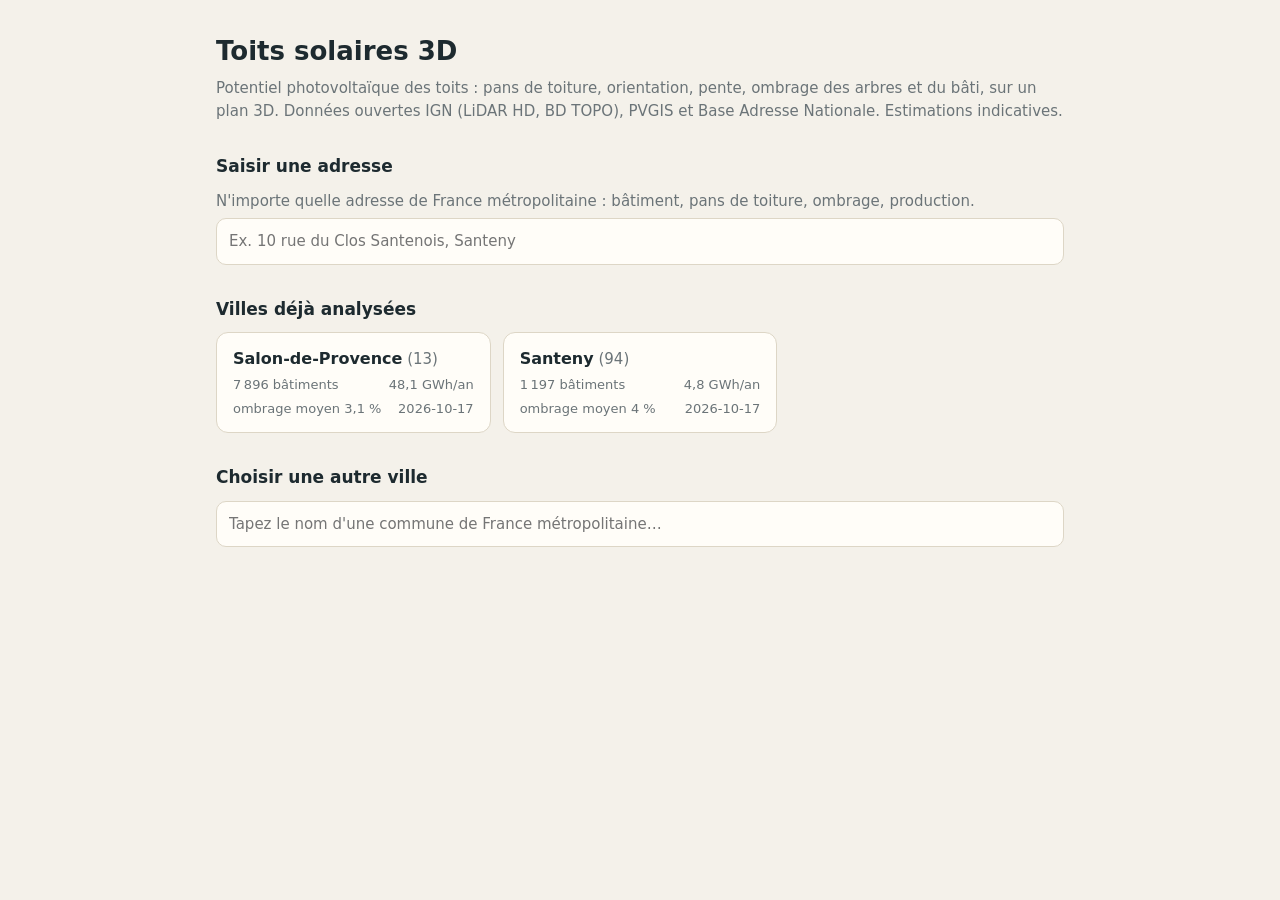
==== index.html @ 65c50365 "Pyodide : suppression des buffer() GEOS (plantage fatal), morphologie raster ; débogage adresse Co-A" ====
<!doctype html>
<html lang="fr">
<head>
<meta charset="utf-8">
<meta name="viewport" content="width=device-width,initial-scale=1">
<title>Toits solaires 3D</title>
<style>
  :root{--bg:#f4f1ea;--panel:#fffdf8;--ink:#1d2a2f;--mute:#6b7478;--line:#ddd6c6;--acc:#d9822b}
  @media (prefers-color-scheme:dark){:root{--bg:#14191b;--panel:#1d2427;--ink:#e8e6df;--mute:#97a0a3;--line:#323c40;--acc:#f0a050}}
  *{box-sizing:border-box}
  body{margin:0;background:var(--bg);color:var(--ink);font:15px/1.5 system-ui,-apple-system,Segoe UI,sans-serif}
  main{max-width:880px;margin:0 auto;padding:32px 16px 64px}
  h1{font-size:26px;margin:0 0 4px} h2{font-size:17px;margin:32px 0 10px}
  p{margin:6px 0} .sub{color:var(--mute)}
  .card{display:block;background:var(--panel);border:1px solid var(--line);border-radius:12px;padding:14px 16px;text-decoration:none;color:inherit}
  .card:hover{border-color:var(--acc)}
  .grid{display:grid;grid-template-columns:repeat(auto-fill,minmax(250px,1fr));gap:12px}
  .card b{font-size:16px} .card .k{display:flex;justify-content:space-between;font-size:13px;color:var(--mute);margin-top:4px}
  input{width:100%;padding:11px 12px;border:1px solid var(--line);border-radius:10px;background:var(--panel);color:var(--ink);font:inherit}
  #sugg,#asugg{margin-top:6px;display:none;background:var(--panel);border:1px solid var(--line);border-radius:10px;overflow:hidden}
  #sugg div,#asugg div{padding:9px 12px;cursor:pointer;display:flex;justify-content:space-between;gap:8px}
  #sugg div:hover,#asugg div:hover,#asugg div.on{background:rgba(127,127,127,.15)}
  #asugg small{color:var(--mute)}
  .pill{font-size:12px;color:#fff;background:#1f9d55;border-radius:99px;padding:1px 8px;white-space:nowrap}
  .pill.no{background:var(--mute)}
  #how{display:none;margin-top:14px;background:var(--panel);border:1px solid var(--line);border-radius:12px;padding:14px 16px}
  code,pre{font:13px ui-monospace,Menlo,monospace;background:rgba(127,127,127,.15);border-radius:6px}
  code{padding:1px 5px} pre{padding:10px 12px;overflow:auto}
  a{color:var(--acc)} ol{padding-left:20px;margin:8px 0}
  .btn{display:inline-block;margin-top:6px;background:var(--acc);color:#fff;text-decoration:none;padding:8px 14px;border-radius:9px;font-weight:600}
</style>
</head>
<body>
<main>
  <h1>Toits solaires 3D</h1>
  <p class="sub">Potentiel photovoltaïque des toits : pans de toiture, orientation, pente, ombrage des arbres et du bâti, sur un plan 3D. Données ouvertes IGN (LiDAR HD, BD TOPO), PVGIS et Base Adresse Nationale. Estimations indicatives.</p>

  <h2>Saisir une adresse</h2>
  <p class="sub">N'importe quelle adresse de France métropolitaine : bâtiment, pans de toiture, ombrage, production.</p>
  <input id="addr" type="search" placeholder="Ex. 10 rue du Clos Santenois, Santeny" autocomplete="off">
  <div id="asugg"></div>

  <h2>Villes déjà analysées</h2>
  <div class="grid" id="list"></div>

  <h2>Choisir une autre ville</h2>
  <input id="q" type="search" placeholder="Tapez le nom d'une commune de France métropolitaine…" autocomplete="off">
  <div id="sugg"></div>
  <div id="how"></div>
</main>
<script>
const COMMUNES = [{"nom": "Salon-de-Provence", "insee": "13103", "departement": "13", "lat": 43.64633, "lon": 5.06782, "batiments": 7896, "ratio_median": 0.904, "ombrage_moyen": 0.031, "ombrage_arbres_moyen": 0.019, "kwc_bons_pans": 33235.0, "gwh_an_bons_pans": 48.1, "rendement_optimal": 1584.0, "pertes_systeme": 14.0, "ombrage": "complet", "date": "2026-10-17", "fichier": "13103.html"}, {"nom": "Santeny", "insee": "94070", "departement": "94", "lat": 48.73529, "lon": 2.57631, "batiments": 1197, "pans": 3634, "ratio_median": 0.907, "ombrage_moyen": 0.04, "ombrage_arbres_moyen": 0.032, "kwc_bons_pans": 4518.0, "gwh_an_bons_pans": 4.83, "rendement_optimal": 1158.0, "pertes_systeme": 14.0, "ombrage": "complet", "date": "2026-10-17", "fichier": "94070.html"}];
const REPO = "cohendavfr/santeny-solaire";
const $ = id => document.getElementById(id);
const esc = s => String(s).replace(/[&<>"]/g, c => ({'&':'&amp;','<':'&lt;','>':'&gt;','"':'&quot;'}[c]));
const byInsee = Object.fromEntries(COMMUNES.map(c => [c.insee, c]));
const num = (n, d=0) => Number(n).toLocaleString('fr-FR', {maximumFractionDigits: d});

$('list').innerHTML = COMMUNES.length ? COMMUNES.map(c => `
  <a class="card" href="communes/${esc(c.fichier)}">
    <b>${esc(c.nom)}</b> <span class="sub">(${esc(c.departement)})</span>
    <div class="k"><span>${num(c.batiments)} bâtiments</span><span>${num(c.gwh_an_bons_pans, 1)} GWh/an</span></div>
    <div class="k"><span>ombrage moyen ${num(c.ombrage_moyen*100, 1)} %</span><span>${esc(c.date)}</span></div>
  </a>`).join('') : '<p class="sub">Aucune pour le moment.</p>';

// recherche d'adresse (Base Adresse Nationale) -> page adresse
let atimer, ahits = [], acur = -1;
function goAddress(f) {
  const [lon, lat] = f.geometry.coordinates;
  location.href = 'adresse.html?' + new URLSearchParams({lon: lon.toFixed(6), lat: lat.toFixed(6), label: f.properties.label});
}
$('addr').addEventListener('input', () => {
  clearTimeout(atimer);
  const v = $('addr').value.trim();
  if (v.length < 3) { $('asugg').style.display = 'none'; return; }
  atimer = setTimeout(async () => {
    try {
      const r = await fetch('https://api-adresse.data.gouv.fr/search/?limit=7&autocomplete=1&q=' + encodeURIComponent(v));
      ahits = (await r.json()).features || []; acur = -1;
      $('asugg').innerHTML = ahits.map((f, i) => `<div data-i="${i}"><span>${esc(f.properties.label)}</span><small>${esc(f.properties.context || '')}</small></div>`).join('') || '<div>Aucune adresse</div>';
      $('asugg').style.display = 'block';
    } catch (e) { $('asugg').style.display = 'none'; }
  }, 200);
});
$('addr').addEventListener('keydown', e => {
  const items = [...$('asugg').children];
  if (e.key === 'ArrowDown') acur = Math.min(acur + 1, items.length - 1);
  else if (e.key === 'ArrowUp') acur = Math.max(acur - 1, 0);
  else if (e.key === 'Enter') { if (ahits.length) goAddress(ahits[Math.max(acur, 0)]); return; } else return;
  items.forEach((c, i) => c.classList.toggle('on', i === acur)); e.preventDefault();
});
$('asugg').addEventListener('click', e => { const d = e.target.closest('[data-i]'); if (d) goAddress(ahits[+d.dataset.i]); });

let timer;
$('q').addEventListener('input', () => {
  clearTimeout(timer);
  const v = $('q').value.trim();
  if (v.length < 2) { $('sugg').style.display = 'none'; return; }
  timer = setTimeout(async () => {
    try {
      const r = await fetch('https://geo.api.gouv.fr/communes?nom=' + encodeURIComponent(v) +
        '&fields=nom,code,codeDepartement,population&boost=population&limit=8');
      const list = (await r.json()).filter(c => !c.code.startsWith('97') && !c.code.startsWith('98'));
      $('sugg').innerHTML = list.map(c => `<div data-c='${esc(JSON.stringify(c))}'><span>${esc(c.nom)} <span class="sub">(${esc(c.codeDepartement)} · ${num(c.population)} hab.)</span></span>
        <span class="pill ${byInsee[c.code] ? '' : 'no'}">${byInsee[c.code] ? 'analysée' : 'à analyser'}</span></div>`).join('') || '<div>Aucune commune</div>';
      $('sugg').style.display = 'block';
    } catch (e) { $('sugg').style.display = 'none'; }
  }, 200);
});
$('sugg').addEventListener('click', e => {
  const d = e.target.closest('[data-c]'); if (!d) return;
  const c = JSON.parse(d.dataset.c);
  $('sugg').style.display = 'none'; $('q').value = c.nom;
  if (byInsee[c.code]) { location.href = 'communes/' + byInsee[c.code].fichier; return; }
  const big = c.population > 60000;
  $('how').style.display = 'block';
  $('how').innerHTML = `
    <b>${esc(c.nom)}</b> (${esc(c.codeDepartement)}, INSEE ${esc(c.code)}) n'a pas encore été analysée.
    ${big ? '<p class="sub">Grande commune : l\'analyse peut être très longue et la page lourde.</p>' : ''}
    <p>L'analyse prend de 10 à 40 minutes selon la taille de la commune (téléchargement du LiDAR HD, calcul d'ombrage de chaque toit).</p>
    <p><b>Depuis GitHub</b> (pour le propriétaire du dépôt) :</p>
    <ol>
      <li>Ouvrir l'action <a href="https://github.com/${REPO}/actions/workflows/analyse.yml" target="_blank">« Analyser une ville »</a>.</li>
      <li>Cliquer <b>Run workflow</b> et saisir le code INSEE : <code>${esc(c.code)}</code>.</li>
      <li>Une fois terminée, recharger cette page : la ville apparaît dans la liste.</li>
    </ol>
    <a class="btn" href="https://github.com/${REPO}/actions/workflows/analyse.yml" target="_blank">Ouvrir GitHub Actions</a>
    <p style="margin-top:14px"><b>Ou en local</b> :</p>
    <pre>python run_commune.py --insee ${esc(c.code)}</pre>`;
});
</script>
</body>
</html>
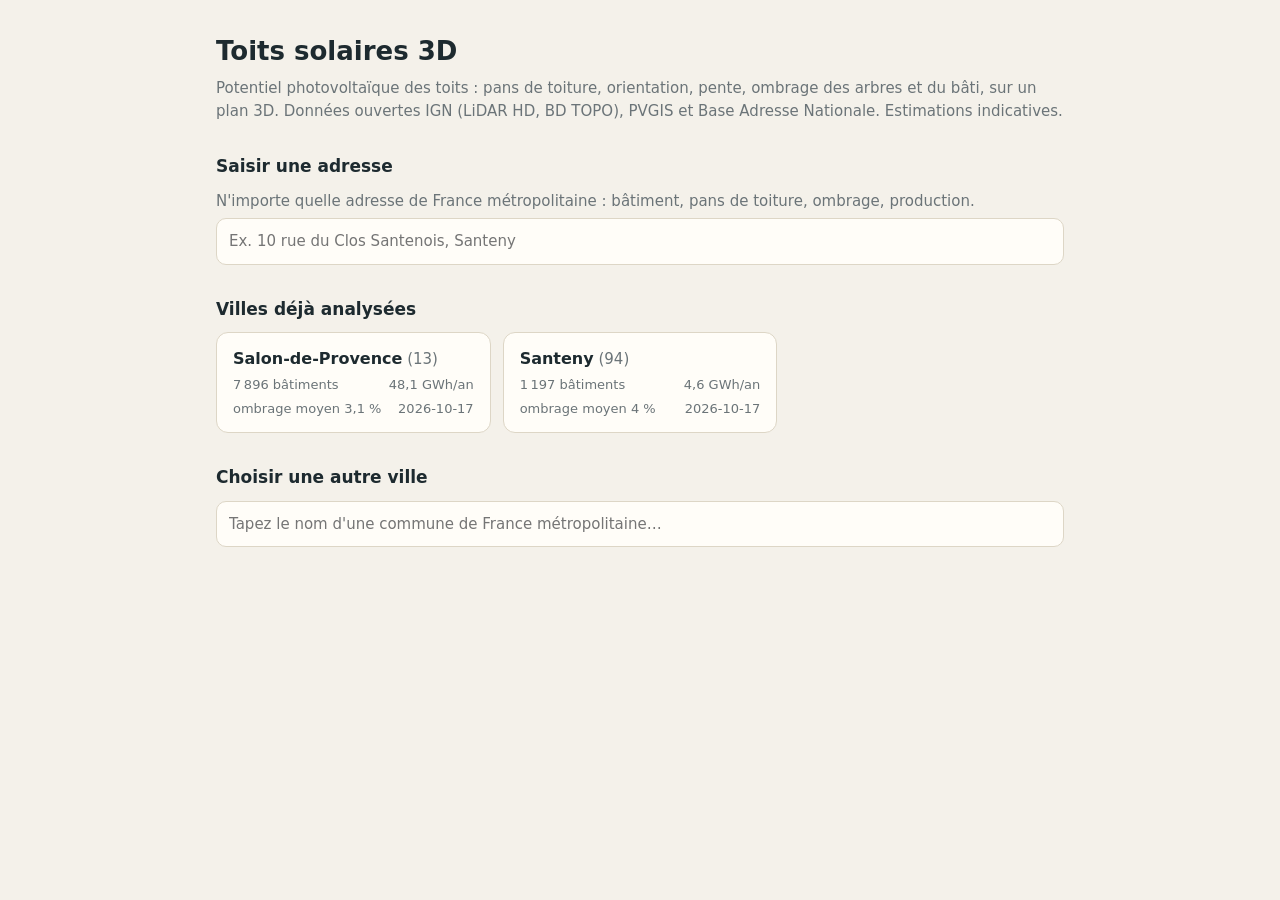
==== commit b66c38f0: "Bilan économique par adresse : panneaux par pan, investissement, gain annuel (hypothèses modifiables" ====
--- a/index.html
+++ b/index.html
@@ -49,7 +49,7 @@
   <div id="how"></div>
 </main>
 <script>
-const COMMUNES = [{"nom": "Salon-de-Provence", "insee": "13103", "departement": "13", "lat": 43.64633, "lon": 5.06782, "batiments": 7896, "ratio_median": 0.904, "ombrage_moyen": 0.031, "ombrage_arbres_moyen": 0.019, "kwc_bons_pans": 33235.0, "gwh_an_bons_pans": 48.1, "rendement_optimal": 1584.0, "pertes_systeme": 14.0, "ombrage": "complet", "date": "2026-10-17", "fichier": "13103.html"}, {"nom": "Santeny", "insee": "94070", "departement": "94", "lat": 48.73529, "lon": 2.57631, "batiments": 1197, "pans": 3634, "ratio_median": 0.907, "ombrage_moyen": 0.04, "ombrage_arbres_moyen": 0.032, "kwc_bons_pans": 4518.0, "gwh_an_bons_pans": 4.83, "rendement_optimal": 1158.0, "pertes_systeme": 14.0, "ombrage": "complet", "date": "2026-10-17", "fichier": "94070.html"}];
+const COMMUNES = [{"nom": "Salon-de-Provence", "insee": "13103", "departement": "13", "lat": 43.64633, "lon": 5.06782, "batiments": 7896, "ratio_median": 0.904, "ombrage_moyen": 0.031, "ombrage_arbres_moyen": 0.019, "kwc_bons_pans": 33235.0, "gwh_an_bons_pans": 48.1, "rendement_optimal": 1584.0, "pertes_systeme": 14.0, "ombrage": "complet", "date": "2026-10-17", "fichier": "13103.html"}, {"nom": "Santeny", "insee": "94070", "departement": "94", "lat": 48.73529, "lon": 2.57631, "batiments": 1197, "pans": 3634, "ratio_median": 0.907, "ombrage_moyen": 0.04, "ombrage_arbres_moyen": 0.032, "kwc_bons_pans": 4275.0, "gwh_an_bons_pans": 4.57, "rendement_optimal": 1158.0, "pertes_systeme": 14.0, "ombrage": "complet", "date": "2026-10-17", "fichier": "94070.html"}];
 const REPO = "cohendavfr/santeny-solaire";
 const $ = id => document.getElementById(id);
 const esc = s => String(s).replace(/[&<>"]/g, c => ({'&':'&amp;','<':'&lt;','>':'&gt;','"':'&quot;'}[c]));
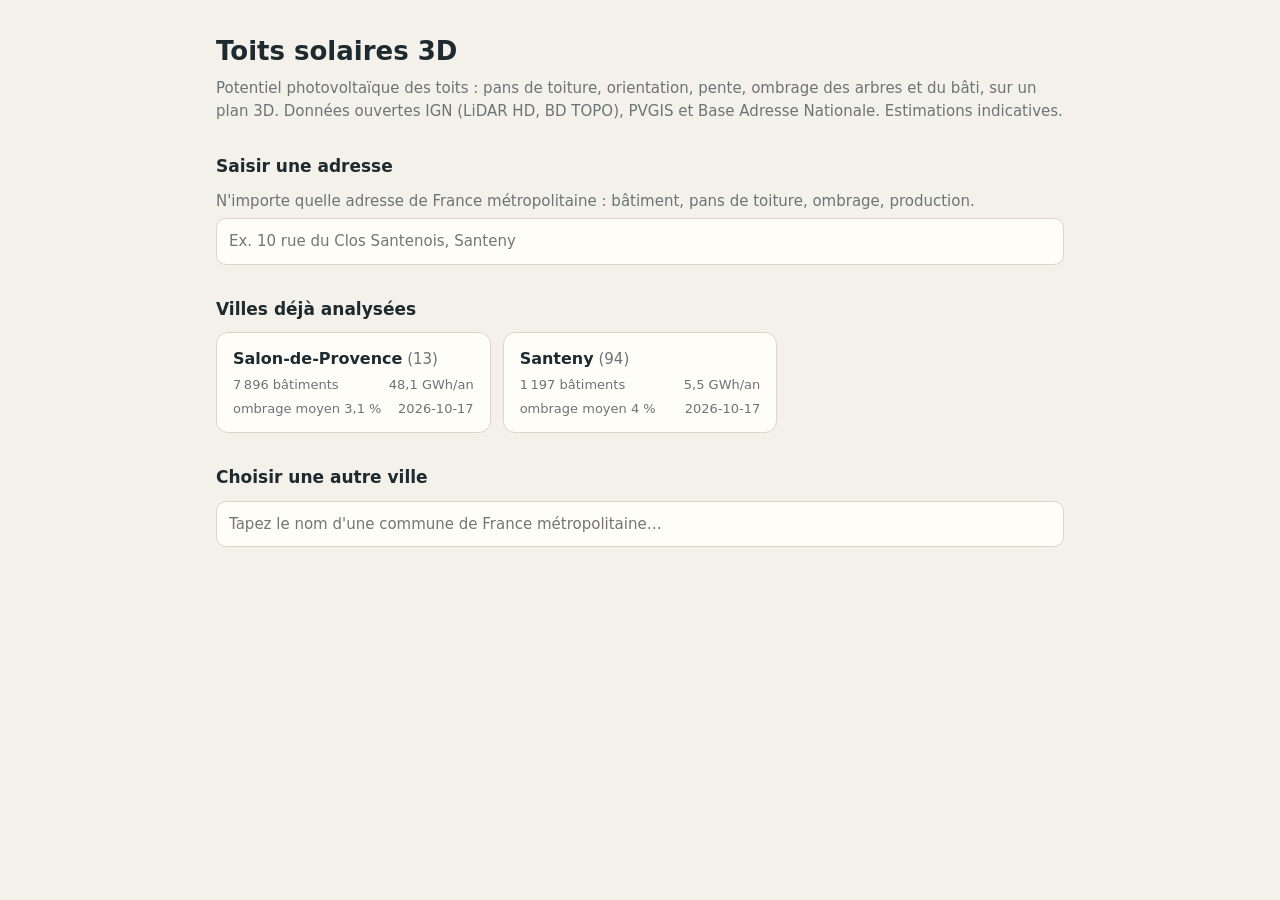
==== commit 95da311a: "Nombre de panneaux modifiable par pan ; surface équipable 70 % (pans inclinés) et 80 % (toits plats)" ====
--- a/index.html
+++ b/index.html
@@ -49,7 +49,7 @@
   <div id="how"></div>
 </main>
 <script>
-const COMMUNES = [{"nom": "Salon-de-Provence", "insee": "13103", "departement": "13", "lat": 43.64633, "lon": 5.06782, "batiments": 7896, "ratio_median": 0.904, "ombrage_moyen": 0.031, "ombrage_arbres_moyen": 0.019, "kwc_bons_pans": 33235.0, "gwh_an_bons_pans": 48.1, "rendement_optimal": 1584.0, "pertes_systeme": 14.0, "ombrage": "complet", "date": "2026-10-17", "fichier": "13103.html"}, {"nom": "Santeny", "insee": "94070", "departement": "94", "lat": 48.73529, "lon": 2.57631, "batiments": 1197, "pans": 3634, "ratio_median": 0.907, "ombrage_moyen": 0.04, "ombrage_arbres_moyen": 0.032, "kwc_bons_pans": 4275.0, "gwh_an_bons_pans": 4.57, "rendement_optimal": 1158.0, "pertes_systeme": 14.0, "ombrage": "complet", "date": "2026-10-17", "fichier": "94070.html"}];
+const COMMUNES = [{"nom": "Salon-de-Provence", "insee": "13103", "departement": "13", "lat": 43.64633, "lon": 5.06782, "batiments": 7896, "ratio_median": 0.904, "ombrage_moyen": 0.031, "ombrage_arbres_moyen": 0.019, "kwc_bons_pans": 33235.0, "gwh_an_bons_pans": 48.1, "rendement_optimal": 1584.0, "pertes_systeme": 14.0, "ombrage": "complet", "date": "2026-10-17", "fichier": "13103.html"}, {"nom": "Santeny", "insee": "94070", "departement": "94", "lat": 48.73529, "lon": 2.57631, "batiments": 1197, "pans": 3634, "ratio_median": 0.907, "ombrage_moyen": 0.04, "ombrage_arbres_moyen": 0.032, "kwc_bons_pans": 5182.0, "gwh_an_bons_pans": 5.54, "rendement_optimal": 1158.0, "pertes_systeme": 14.0, "ombrage": "complet", "date": "2026-10-17", "fichier": "94070.html"}];
 const REPO = "cohendavfr/santeny-solaire";
 const $ = id => document.getElementById(id);
 const esc = s => String(s).replace(/[&<>"]/g, c => ({'&':'&amp;','<':'&lt;','>':'&gt;','"':'&quot;'}[c]));
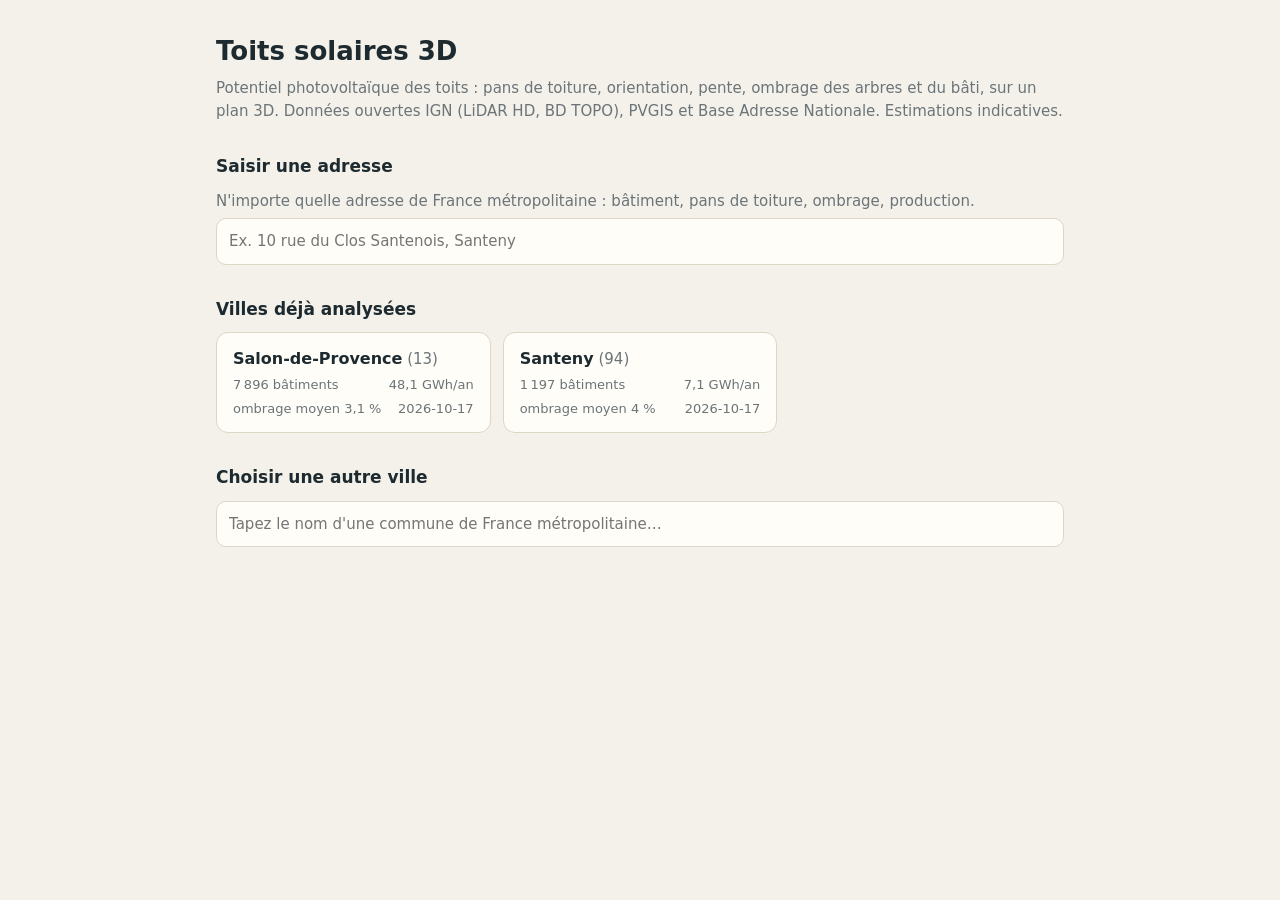
==== commit b056a934: "Surface équipable portée à 90 % quel que soit le toit Co-Authored-By: Claude Sonnet 5.5 <noreply@ant" ====
--- a/index.html
+++ b/index.html
@@ -49,7 +49,7 @@
   <div id="how"></div>
 </main>
 <script>
-const COMMUNES = [{"nom": "Salon-de-Provence", "insee": "13103", "departement": "13", "lat": 43.64633, "lon": 5.06782, "batiments": 7896, "ratio_median": 0.904, "ombrage_moyen": 0.031, "ombrage_arbres_moyen": 0.019, "kwc_bons_pans": 33235.0, "gwh_an_bons_pans": 48.1, "rendement_optimal": 1584.0, "pertes_systeme": 14.0, "ombrage": "complet", "date": "2026-10-17", "fichier": "13103.html"}, {"nom": "Santeny", "insee": "94070", "departement": "94", "lat": 48.73529, "lon": 2.57631, "batiments": 1197, "pans": 3634, "ratio_median": 0.907, "ombrage_moyen": 0.04, "ombrage_arbres_moyen": 0.032, "kwc_bons_pans": 5182.0, "gwh_an_bons_pans": 5.54, "rendement_optimal": 1158.0, "pertes_systeme": 14.0, "ombrage": "complet", "date": "2026-10-17", "fichier": "94070.html"}];
+const COMMUNES = [{"nom": "Salon-de-Provence", "insee": "13103", "departement": "13", "lat": 43.64633, "lon": 5.06782, "batiments": 7896, "ratio_median": 0.904, "ombrage_moyen": 0.031, "ombrage_arbres_moyen": 0.019, "kwc_bons_pans": 33235.0, "gwh_an_bons_pans": 48.1, "rendement_optimal": 1584.0, "pertes_systeme": 14.0, "ombrage": "complet", "date": "2026-10-17", "fichier": "13103.html"}, {"nom": "Santeny", "insee": "94070", "departement": "94", "lat": 48.73529, "lon": 2.57631, "batiments": 1197, "pans": 3634, "ratio_median": 0.907, "ombrage_moyen": 0.04, "ombrage_arbres_moyen": 0.032, "kwc_bons_pans": 6652.0, "gwh_an_bons_pans": 7.11, "rendement_optimal": 1158.0, "pertes_systeme": 14.0, "ombrage": "complet", "date": "2026-10-17", "fichier": "94070.html"}];
 const REPO = "cohendavfr/santeny-solaire";
 const $ = id => document.getElementById(id);
 const esc = s => String(s).replace(/[&<>"]/g, c => ({'&':'&amp;','<':'&lt;','>':'&gt;','"':'&quot;'}[c]));
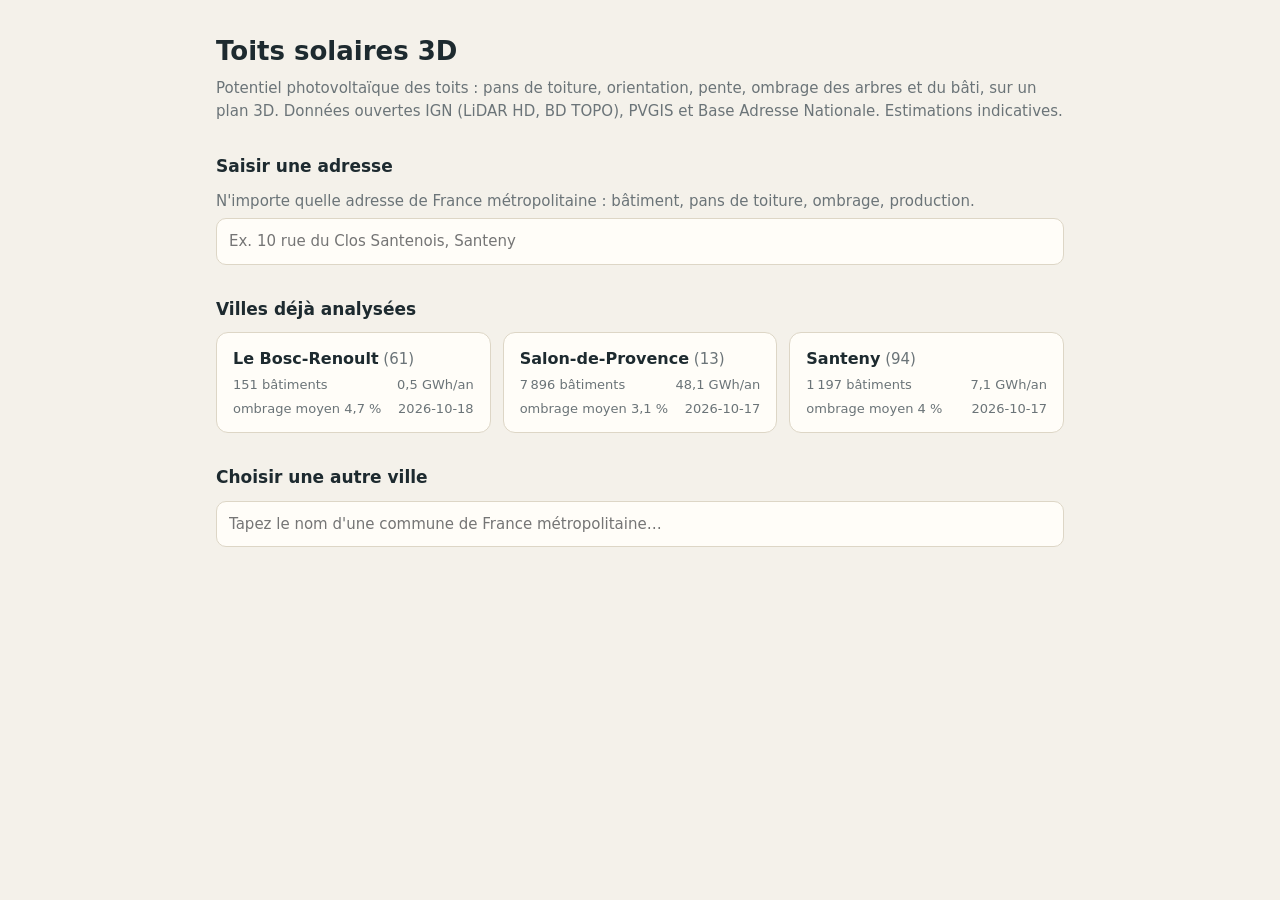
==== commit 8e235726: "Analyse de 61054" ====
--- a/index.html
+++ b/index.html
@@ -49,8 +49,8 @@
   <div id="how"></div>
 </main>
 <script>
-const COMMUNES = [{"nom": "Salon-de-Provence", "insee": "13103", "departement": "13", "lat": 43.64633, "lon": 5.06782, "batiments": 7896, "ratio_median": 0.904, "ombrage_moyen": 0.031, "ombrage_arbres_moyen": 0.019, "kwc_bons_pans": 33235.0, "gwh_an_bons_pans": 48.1, "rendement_optimal": 1584.0, "pertes_systeme": 14.0, "ombrage": "complet", "date": "2026-10-17", "fichier": "13103.html"}, {"nom": "Santeny", "insee": "94070", "departement": "94", "lat": 48.73529, "lon": 2.57631, "batiments": 1197, "pans": 3634, "ratio_median": 0.907, "ombrage_moyen": 0.04, "ombrage_arbres_moyen": 0.032, "kwc_bons_pans": 6652.0, "gwh_an_bons_pans": 7.11, "rendement_optimal": 1158.0, "pertes_systeme": 14.0, "ombrage": "complet", "date": "2026-10-17", "fichier": "94070.html"}];
-const REPO = "cohendavfr/santeny-solaire";
+const COMMUNES = [{"nom": "Le Bosc-Renoult", "insee": "61054", "departement": "61", "lat": 48.9154, "lon": 0.30893, "batiments": 151, "pans": 380, "ratio_median": 0.906, "ombrage_moyen": 0.047, "ombrage_arbres_moyen": 0.043, "kwc_bons_pans": 489.0, "gwh_an_bons_pans": 0.51, "rendement_optimal": 1115.0, "pertes_systeme": 14.0, "ombrage": "complet", "date": "2026-10-18", "fichier": "61054.html"}, {"nom": "Salon-de-Provence", "insee": "13103", "departement": "13", "lat": 43.64633, "lon": 5.06782, "batiments": 7896, "ratio_median": 0.904, "ombrage_moyen": 0.031, "ombrage_arbres_moyen": 0.019, "kwc_bons_pans": 33235.0, "gwh_an_bons_pans": 48.1, "rendement_optimal": 1584.0, "pertes_systeme": 14.0, "ombrage": "complet", "date": "2026-10-17", "fichier": "13103.html"}, {"nom": "Santeny", "insee": "94070", "departement": "94", "lat": 48.73529, "lon": 2.57631, "batiments": 1197, "pans": 3634, "ratio_median": 0.907, "ombrage_moyen": 0.04, "ombrage_arbres_moyen": 0.032, "kwc_bons_pans": 6652.0, "gwh_an_bons_pans": 7.11, "rendement_optimal": 1158.0, "pertes_systeme": 14.0, "ombrage": "complet", "date": "2026-10-17", "fichier": "94070.html"}];
+const REPO = "cohendavfr/PotentielSolaire";
 const $ = id => document.getElementById(id);
 const esc = s => String(s).replace(/[&<>"]/g, c => ({'&':'&amp;','<':'&lt;','>':'&gt;','"':'&quot;'}[c]));
 const byInsee = Object.fromEntries(COMMUNES.map(c => [c.insee, c]));
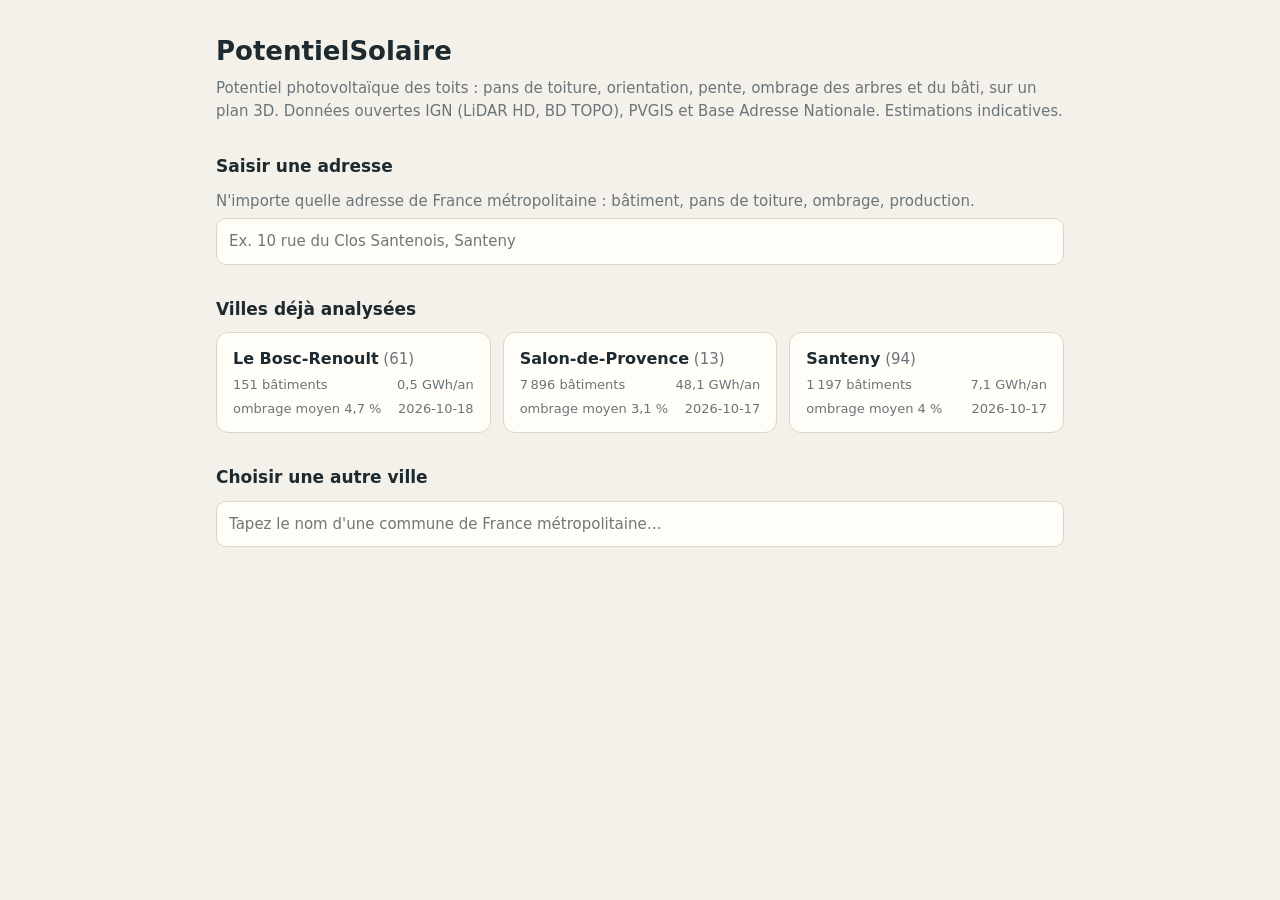
==== commit cc8ce8eb: "Alignement sur le nom PotentielSolaire (titres, redirections obsolètes supprimées) Co-Authored-By: C" ====
--- a/index.html
+++ b/index.html
@@ -3,7 +3,7 @@
 <head>
 <meta charset="utf-8">
 <meta name="viewport" content="width=device-width,initial-scale=1">
-<title>Toits solaires 3D</title>
+<title>PotentielSolaire</title>
 <style>
   :root{--bg:#f4f1ea;--panel:#fffdf8;--ink:#1d2a2f;--mute:#6b7478;--line:#ddd6c6;--acc:#d9822b}
   @media (prefers-color-scheme:dark){:root{--bg:#14191b;--panel:#1d2427;--ink:#e8e6df;--mute:#97a0a3;--line:#323c40;--acc:#f0a050}}
@@ -32,7 +32,7 @@
 </head>
 <body>
 <main>
-  <h1>Toits solaires 3D</h1>
+  <h1>PotentielSolaire</h1>
   <p class="sub">Potentiel photovoltaïque des toits : pans de toiture, orientation, pente, ombrage des arbres et du bâti, sur un plan 3D. Données ouvertes IGN (LiDAR HD, BD TOPO), PVGIS et Base Adresse Nationale. Estimations indicatives.</p>
 
   <h2>Saisir une adresse</h2>
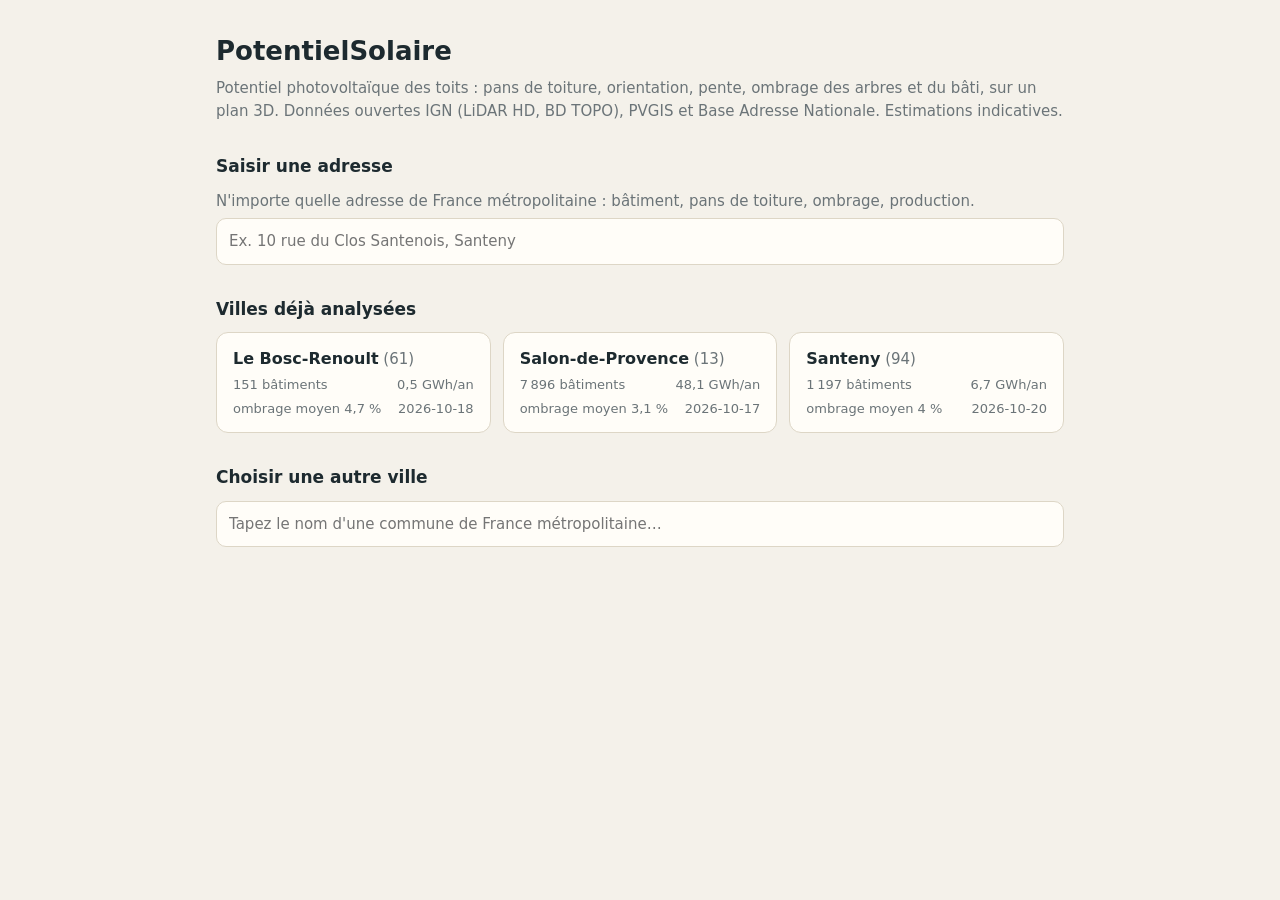
==== commit 7f25bd3c: "Surface équipable 85 % ; équipement proposé par défaut à 60 % du maximum Co-Authored-By: Claude Sonn" ====
--- a/index.html
+++ b/index.html
@@ -49,7 +49,7 @@
   <div id="how"></div>
 </main>
 <script>
-const COMMUNES = [{"nom": "Le Bosc-Renoult", "insee": "61054", "departement": "61", "lat": 48.9154, "lon": 0.30893, "batiments": 151, "pans": 380, "ratio_median": 0.906, "ombrage_moyen": 0.047, "ombrage_arbres_moyen": 0.043, "kwc_bons_pans": 489.0, "gwh_an_bons_pans": 0.51, "rendement_optimal": 1115.0, "pertes_systeme": 14.0, "ombrage": "complet", "date": "2026-10-18", "fichier": "61054.html"}, {"nom": "Salon-de-Provence", "insee": "13103", "departement": "13", "lat": 43.64633, "lon": 5.06782, "batiments": 7896, "ratio_median": 0.904, "ombrage_moyen": 0.031, "ombrage_arbres_moyen": 0.019, "kwc_bons_pans": 33235.0, "gwh_an_bons_pans": 48.1, "rendement_optimal": 1584.0, "pertes_systeme": 14.0, "ombrage": "complet", "date": "2026-10-17", "fichier": "13103.html"}, {"nom": "Santeny", "insee": "94070", "departement": "94", "lat": 48.73529, "lon": 2.57631, "batiments": 1197, "pans": 3634, "ratio_median": 0.907, "ombrage_moyen": 0.04, "ombrage_arbres_moyen": 0.032, "kwc_bons_pans": 6652.0, "gwh_an_bons_pans": 7.11, "rendement_optimal": 1158.0, "pertes_systeme": 14.0, "ombrage": "complet", "date": "2026-10-17", "fichier": "94070.html"}];
+const COMMUNES = [{"nom": "Le Bosc-Renoult", "insee": "61054", "departement": "61", "lat": 48.9154, "lon": 0.30893, "batiments": 151, "pans": 380, "ratio_median": 0.906, "ombrage_moyen": 0.047, "ombrage_arbres_moyen": 0.043, "kwc_bons_pans": 489.0, "gwh_an_bons_pans": 0.51, "rendement_optimal": 1115.0, "pertes_systeme": 14.0, "ombrage": "complet", "date": "2026-10-18", "fichier": "61054.html"}, {"nom": "Salon-de-Provence", "insee": "13103", "departement": "13", "lat": 43.64633, "lon": 5.06782, "batiments": 7896, "ratio_median": 0.904, "ombrage_moyen": 0.031, "ombrage_arbres_moyen": 0.019, "kwc_bons_pans": 33235.0, "gwh_an_bons_pans": 48.1, "rendement_optimal": 1584.0, "pertes_systeme": 14.0, "ombrage": "complet", "date": "2026-10-17", "fichier": "13103.html"}, {"nom": "Santeny", "insee": "94070", "departement": "94", "lat": 48.73529, "lon": 2.57631, "batiments": 1197, "pans": 3634, "ratio_median": 0.907, "ombrage_moyen": 0.04, "ombrage_arbres_moyen": 0.032, "kwc_bons_pans": 6277.0, "gwh_an_bons_pans": 6.71, "rendement_optimal": 1158.0, "pertes_systeme": 14.0, "ombrage": "complet", "date": "2026-10-20", "fichier": "94070.html"}];
 const REPO = "cohendavfr/PotentielSolaire";
 const $ = id => document.getElementById(id);
 const esc = s => String(s).replace(/[&<>"]/g, c => ({'&':'&amp;','<':'&lt;','>':'&gt;','"':'&quot;'}[c]));
